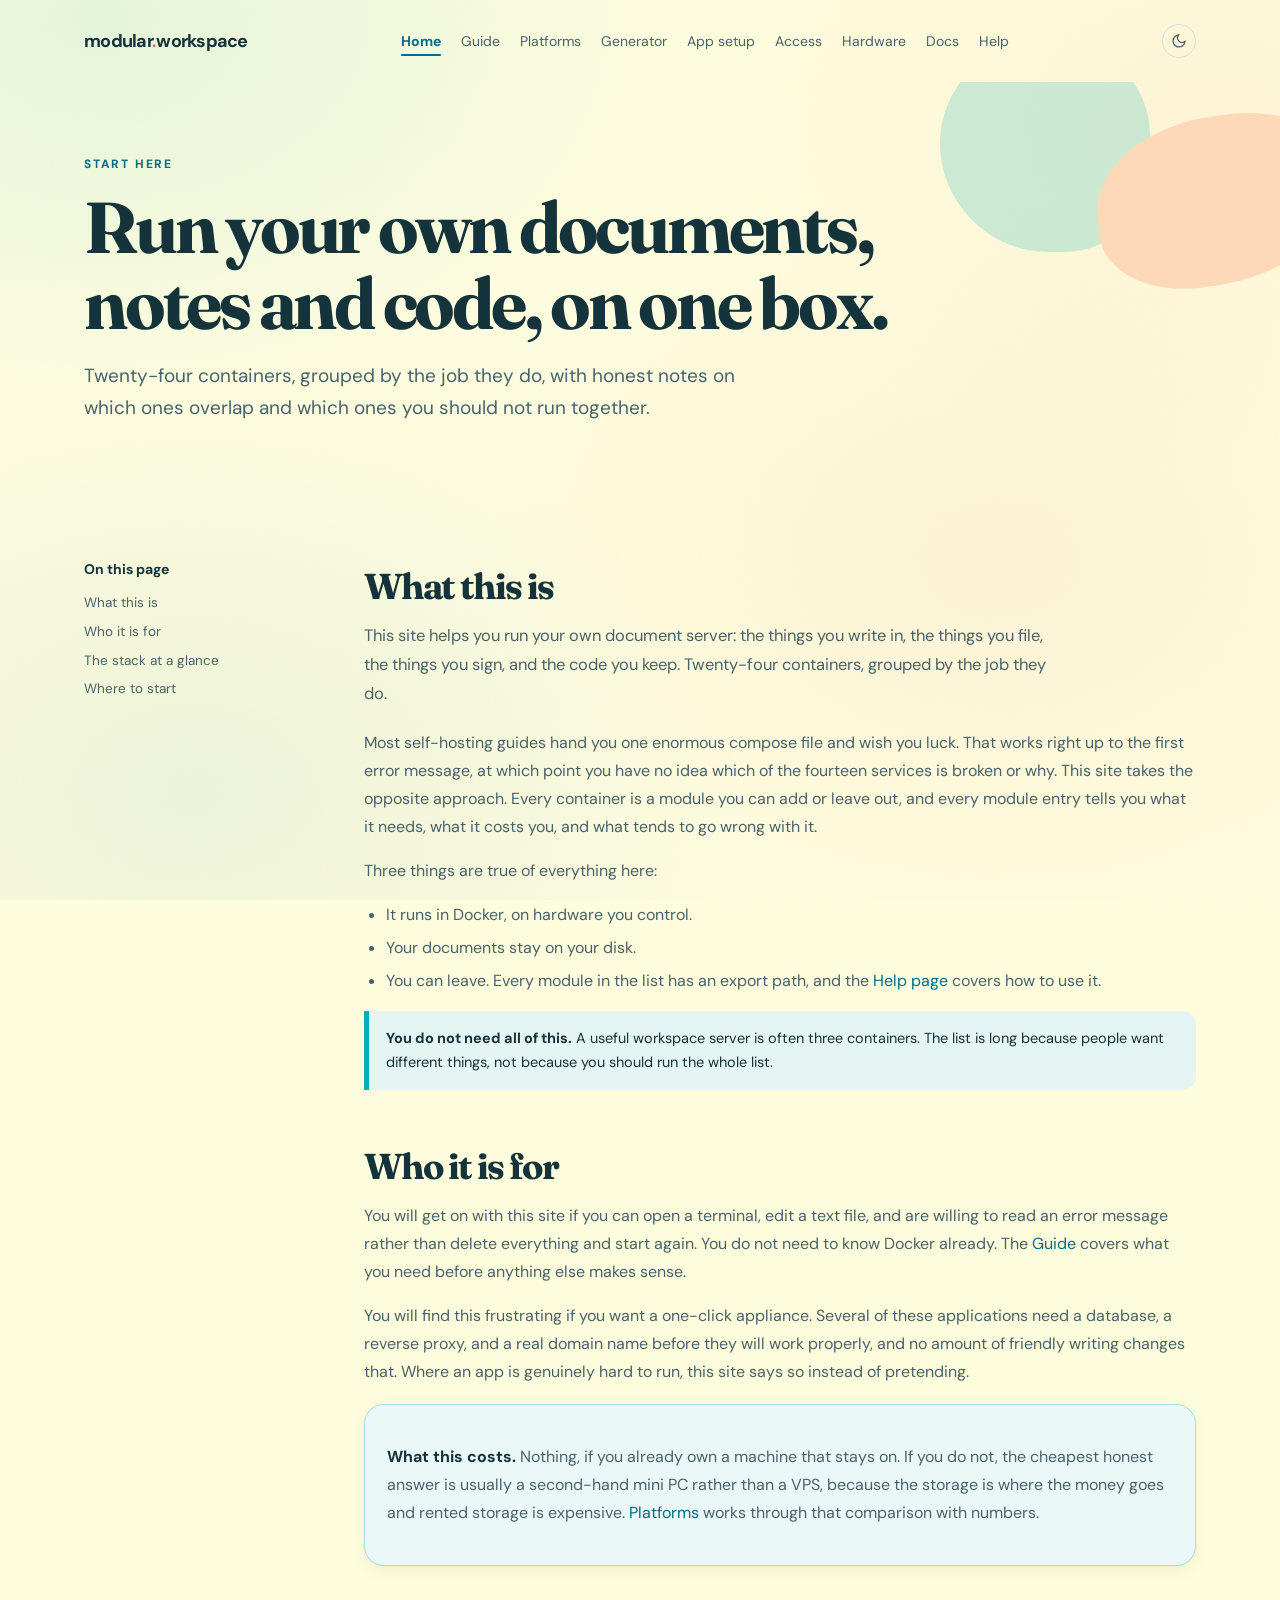
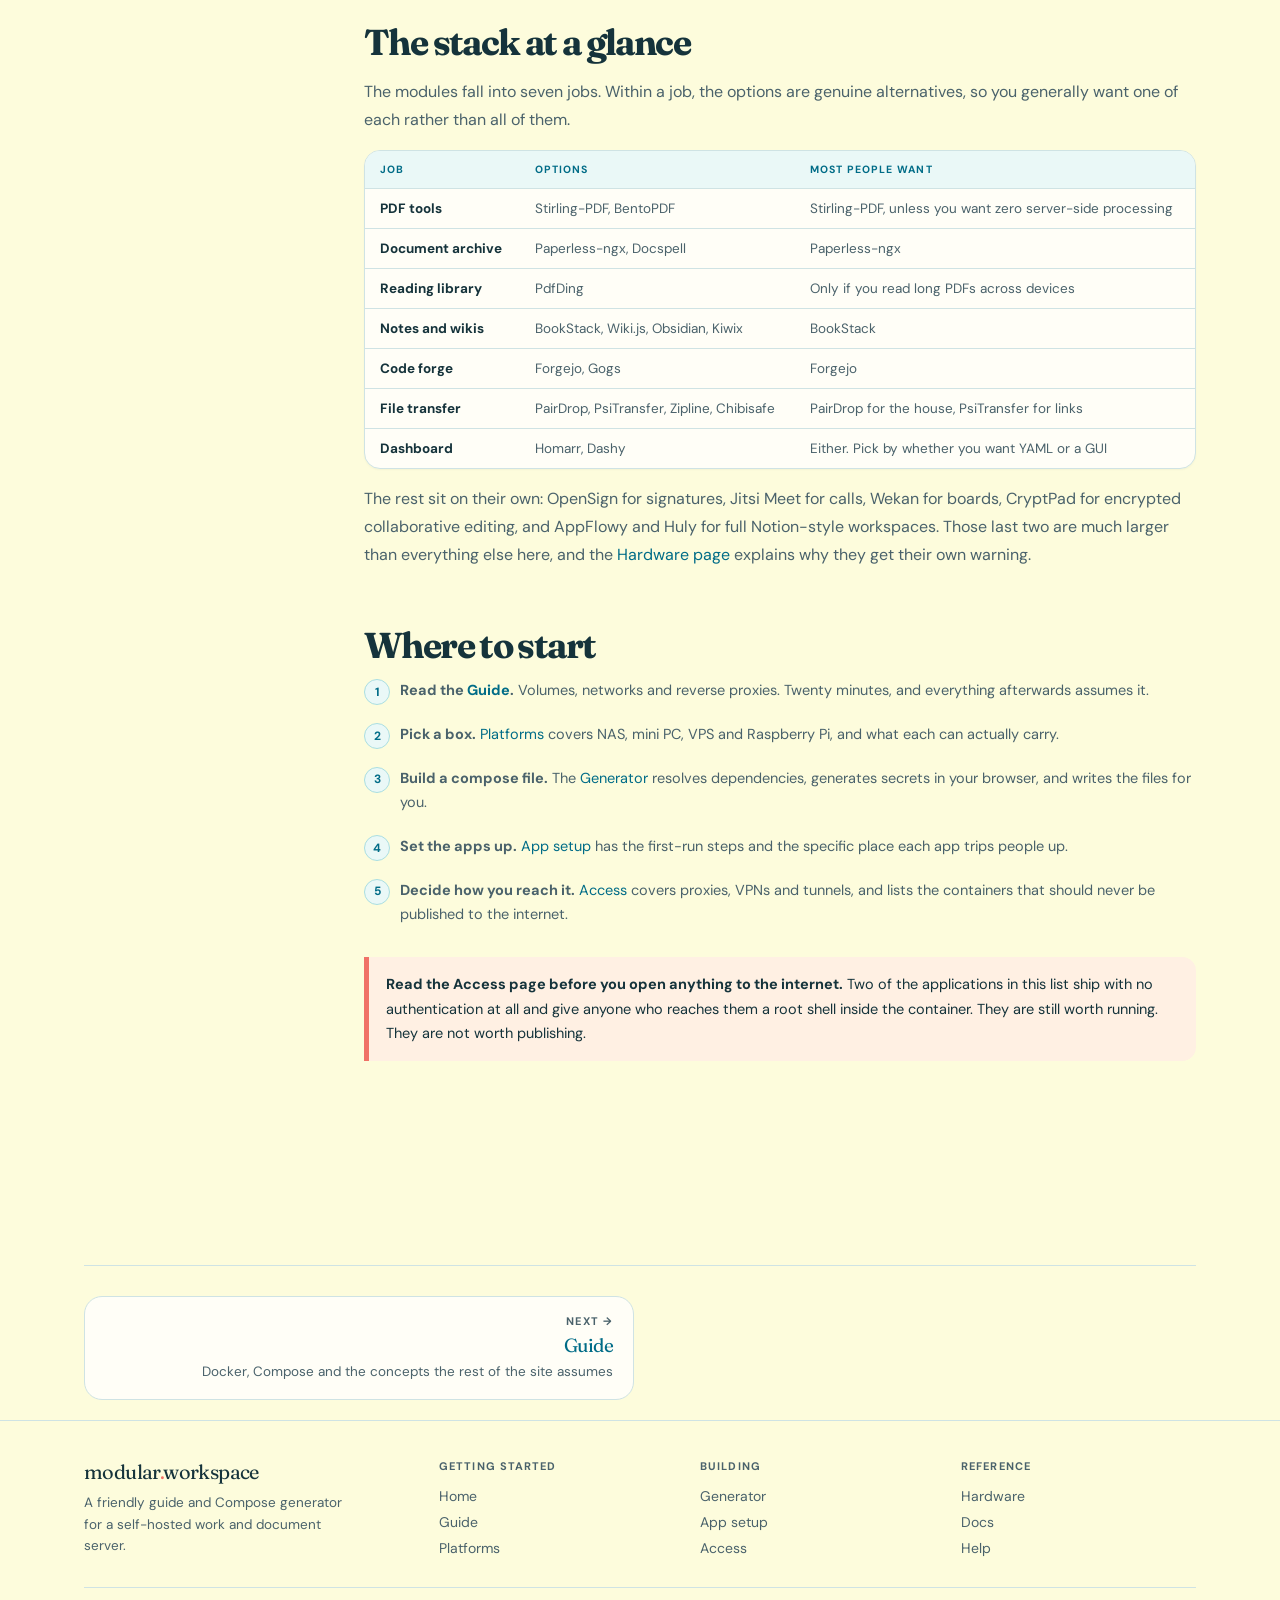
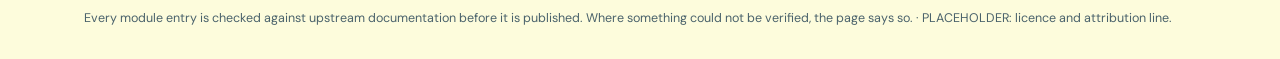
==== index.html @ a7542879 "Add files via upload" ====
<!doctype html>
<html lang="en">
<head>
<meta charset="utf-8"><meta name="viewport" content="width=device-width,initial-scale=1">
<title>Modular Workspace Server · A friendly guide and Compose generator for a self-hosted work and document server</title>
<meta name="description" content="Twenty-four containers, grouped by the job they do, with honest notes on which ones overlap and which ones you should not run together.">
<link rel="canonical" href="https://USER.github.io/REPO/">
<meta property="og:type" content="website">
<meta property="og:site_name" content="Modular Workspace Server">
<meta property="og:title" content="Modular Workspace Server · A friendly guide and Compose generator for a self-hosted work and document server">
<meta property="og:description" content="Twenty-four containers, grouped by the job they do, with honest notes on which ones overlap and which ones you should not run together.">
<meta property="og:url" content="https://USER.github.io/REPO/">
<meta name="twitter:card" content="summary">
<meta name="theme-color" content="#006C87">
<link rel="icon" href="data:image/svg+xml,%3Csvg xmlns='http://www.w3.org/2000/svg' viewBox='0 0 32 32'%3E%3Crect width='32' height='32' rx='8' fill='%23006C87'/%3E%3Ccircle cx='16' cy='16' r='6' fill='%23FDFCDC'/%3E%3Ccircle cx='16' cy='16' r='2.5' fill='%23F07167'/%3E%3C/svg%3E">
<script>
(function(){
  var t;
  try{ t=localStorage.getItem('mws-theme'); }catch(e){}
  if(!t) t = matchMedia('(prefers-color-scheme: dark)').matches ? 'dark' : 'light';
  document.documentElement.setAttribute('data-theme',t);
})();
</script>
<link rel="preconnect" href="https://fonts.googleapis.com">
<link rel="preconnect" href="https://fonts.gstatic.com" crossorigin>
<link rel="stylesheet" href="https://fonts.googleapis.com/css2?family=DM+Sans:wght@400;500;700&family=Fraunces:opsz,wght@9..144,700&display=swap">
<link rel="stylesheet" href="assets/site.css">
</head>
<body>
<a class="skiplink" href="#main">Skip to content</a>
<div class="wrap"><nav><a class="brand" href="index.html">modular<span>.</span>workspace</a><div class="navlinks"><a href="index.html" aria-current="page">Home</a><a href="guide.html">Guide</a><a href="platforms.html">Platforms</a><a href="generator.html">Generator</a><a href="setup.html">App setup</a><a href="access.html">Access</a><a href="hardware.html">Hardware</a><a href="documentation.html">Docs</a><a href="faq.html">Help</a></div><div class="navtools"><button class="themebtn" id="themebtn" aria-label="Switch between light and dark"><svg class="i-moon" viewBox="0 0 24 24"><path d="M21 12.8A9 9 0 1 1 11.2 3a7 7 0 0 0 9.8 9.8z"/></svg><svg class="i-sun" viewBox="0 0 24 24"><circle cx="12" cy="12" r="4"/><path d="M12 2v2M12 20v2M4.9 4.9l1.4 1.4M17.7 17.7l1.4 1.4M2 12h2M20 12h2M4.9 19.1l1.4-1.4M17.7 6.3l1.4-1.4"/></svg></button><button class="navbtn" aria-label="Menu" aria-expanded="false"><span></span><span></span><span></span></button></div></nav></div>
<section class="hero"><div class="wrap"><div class="kicker">Start here</div>
<h1>Run your own documents, notes and code, on one box.</h1>
<p>Twenty-four containers, grouped by the job they do, with honest notes on which ones overlap and which ones you should not run together.</p></div></section>
<div class="wrap"><div class="layout">
<aside class="toc" id="toc">
<strong>On this page</strong>
<a href="#what">What this is</a>
<a href="#who">Who it is for</a>
<a href="#stack">The stack at a glance</a>
<a href="#start">Where to start</a>
</aside>
<main id="main">
<section id="what">
<h2>What this is</h2>

<p class="lead">This site helps you run your own document server: the things
you write in, the things you file, the things you sign, and the code you keep.
Twenty-four containers, grouped by the job they do.</p>

<p>Most self-hosting guides hand you one enormous compose file and wish you
luck. That works right up to the first error message, at which point you have
no idea which of the fourteen services is broken or why. This site takes the
opposite approach. Every container is a module you can add or leave out, and
every module entry tells you what it needs, what it costs you, and what tends
to go wrong with it.</p>

<p>Three things are true of everything here:</p>

<ul>
<li>It runs in Docker, on hardware you control.</li>
<li>Your documents stay on your disk.</li>
<li>You can leave. Every module in the list has an export path, and the
<a href="faq.html#data">Help page</a> covers how to use it.</li>
</ul>

<div class="tip"><strong>You do not need all of this.</strong> A useful
workspace server is often three containers. The list is long because people
want different things, not because you should run the whole list.</div>
</section>

<section id="who">
<h2>Who it is for</h2>

<p>You will get on with this site if you can open a terminal, edit a text
file, and are willing to read an error message rather than delete everything
and start again. You do not need to know Docker already. The
<a href="guide.html">Guide</a> covers what you need before anything else
makes sense.</p>

<p>You will find this frustrating if you want a one-click appliance. Several
of these applications need a database, a reverse proxy, and a real domain
name before they will work properly, and no amount of friendly writing
changes that. Where an app is genuinely hard to run, this site says so
instead of pretending.</p>

<div class="card teal">
<p><strong>What this costs.</strong> Nothing, if you already own a machine
that stays on. If you do not, the cheapest honest answer is usually a
second-hand mini PC rather than a VPS, because the storage is where the money
goes and rented storage is expensive. <a href="platforms.html">Platforms</a>
works through that comparison with numbers.</p>
</div>
</section>

<section id="stack">
<h2>The stack at a glance</h2>

<p>The modules fall into seven jobs. Within a job, the options are genuine
alternatives, so you generally want one of each rather than all of them.</p>

<div class="tbl">
<table>
<thead><tr><th>Job</th><th>Options</th><th>Most people want</th></tr></thead>
<tbody>
<tr><td>PDF tools</td><td>Stirling-PDF, BentoPDF</td><td>Stirling-PDF, unless you want zero server-side processing</td></tr>
<tr><td>Document archive</td><td>Paperless-ngx, Docspell</td><td>Paperless-ngx</td></tr>
<tr><td>Reading library</td><td>PdfDing</td><td>Only if you read long PDFs across devices</td></tr>
<tr><td>Notes and wikis</td><td>BookStack, Wiki.js, Obsidian, Kiwix</td><td>BookStack</td></tr>
<tr><td>Code forge</td><td>Forgejo, Gogs</td><td>Forgejo</td></tr>
<tr><td>File transfer</td><td>PairDrop, PsiTransfer, Zipline, Chibisafe</td><td>PairDrop for the house, PsiTransfer for links</td></tr>
<tr><td>Dashboard</td><td>Homarr, Dashy</td><td>Either. Pick by whether you want YAML or a GUI</td></tr>
</tbody>
</table>
</div>

<p>The rest sit on their own: OpenSign for signatures, Jitsi Meet for calls,
Wekan for boards, CryptPad for encrypted collaborative editing, and AppFlowy
and Huly for full Notion-style workspaces. Those last two are much larger
than everything else here, and the <a href="hardware.html#ram">Hardware
page</a> explains why they get their own warning.</p>
</section>

<section id="start">
<h2>Where to start</h2>

<ol class="steps">
<li><strong>Read the <a href="guide.html">Guide</a>.</strong> Volumes,
networks and reverse proxies. Twenty minutes, and everything afterwards
assumes it.</li>
<li><strong>Pick a box.</strong> <a href="platforms.html">Platforms</a>
covers NAS, mini PC, VPS and Raspberry Pi, and what each can actually
carry.</li>
<li><strong>Build a compose file.</strong> The
<a href="generator.html">Generator</a> resolves dependencies, generates
secrets in your browser, and writes the files for you.</li>
<li><strong>Set the apps up.</strong> <a href="setup.html">App setup</a> has
the first-run steps and the specific place each app trips people up.</li>
<li><strong>Decide how you reach it.</strong> <a href="access.html">Access</a>
covers proxies, VPNs and tunnels, and lists the containers that should never
be published to the internet.</li>
</ol>

<div class="warning"><strong>Read the Access page before you open anything to
the internet.</strong> Two of the applications in this list ship with no
authentication at all and give anyone who reaches them a root shell inside
the container. They are still worth running. They are not worth publishing.
</div>
</section>

</main>
</div></div>
<div class="wrap"><div class="pager">

<a class="next" href="guide.html"><span class="dir">Next →</span><span class="ttl">Guide</span><span class="sub">Docker, Compose and the concepts the rest of the site assumes</span></a>
</div></div>
<footer class="sitefoot"><div class="wrap">
<div class="footgrid">
<div class="footbrand"><div class="fb">modular<span style="color:var(--coral)">.</span>workspace</div>
<p>A friendly guide and Compose generator for a self-hosted work and document server.</p></div>
<div class="footcol"><b>Getting started</b><a href="index.html">Home</a><a href="guide.html">Guide</a><a href="platforms.html">Platforms</a></div>
<div class="footcol"><b>Building</b><a href="generator.html">Generator</a><a href="setup.html">App setup</a><a href="access.html">Access</a></div>
<div class="footcol"><b>Reference</b><a href="hardware.html">Hardware</a><a href="documentation.html">Docs</a><a href="faq.html">Help</a></div>
</div>
<div class="footbase">Every module entry is checked against upstream documentation before it is published. Where something could not be verified, the page says so. · PLACEHOLDER: licence and attribution line.</div>
</div></footer>
<script src="assets/site.js"></script>
</body></html>
---- assets/site.css ----
:root{--on-accent:#FDFCDC;--accent-fg:#FDFCDC;--surface:#fffef7;--tint-teal:#eaf8f7;--tint-peach:#fff6ee;--tint-soft:#f5fbfa;
  --warn-bg:#fff0e3;--tip-bg:#e4f5f4;--line-teal:#a9dde0;--line-peach:#f4d3b6;
  --code-fg:#0e5a63;--code-bg:#15333b;--code-txt:#fdfcdc;--code-cm:#8fb3ae;
  --pill-teal-bg:#d3f0ef;--pill-coral-bg:#ffe0dc;--pill-peach-bg:#FED9B7;--pill-peach-fg:#744b32;--pill-coral-fg:#96382f;
  --ok:#2d785a;--bad:#b0463c;--warnfg:#905f28;--blue-hover:#005b73;
  --shadow:rgba(21,51,59,.045);--blob-a:var(--peach);--blob-b:rgba(0,175,185,.20);
  --blue:#006C87;--teal:#00AFB9;--cream:#FDFCDC;--peach:#FED9B7;--coral:#F07167;--ink:#15333b;--muted:#4a626b;--white:#fffef7;--line:#cfe3e4}
*{box-sizing:border-box}html{scroll-behavior:smooth}
body{margin:0;color:var(--ink);font-family:"DM Sans",sans-serif;
  background-color:var(--cream);
  background-image:
    url("data:image/svg+xml,%3Csvg xmlns='http://www.w3.org/2000/svg' width='220' height='220'%3E%3Cfilter id='g'%3E%3CfeTurbulence type='fractalNoise' baseFrequency='0.85' numOctaves='4' stitchTiles='stitch'/%3E%3C/filter%3E%3Crect width='220' height='220' filter='url(%23g)' opacity='0.5'/%3E%3C/svg%3E"),
    radial-gradient(ellipse 900px 620px at 8% 2%,rgba(0,175,185,.10),transparent 62%),
    radial-gradient(ellipse 760px 540px at 95% 14%,rgba(254,217,183,.26),transparent 64%),
    radial-gradient(ellipse 820px 600px at 78% 62%,rgba(240,113,103,.08),transparent 62%),
    radial-gradient(ellipse 900px 640px at 15% 88%,rgba(0,108,135,.07),transparent 62%);
  background-repeat:repeat,no-repeat,no-repeat,no-repeat,no-repeat;
  background-size:220px 220px,auto,auto,auto,auto;
  background-attachment:fixed;background-blend-mode:soft-light,normal,normal,normal,normal}
a{color:var(--blue);text-decoration:none}a:hover{color:var(--coral);text-decoration:underline}
.wrap{max-width:1160px;margin:auto;padding:0 24px}
nav{height:82px;display:flex;align-items:center;justify-content:space-between;position:relative}
.brand{font-weight:700;font-size:18px;letter-spacing:-.04em;color:var(--ink)}.brand span{color:var(--coral)}
.navlinks{display:flex;gap:20px;color:var(--muted);font-size:14px}.navlinks a{color:var(--muted)}.navlinks a:hover{color:var(--blue)}
.navbtn{display:none;background:none;border:1px solid var(--line);border-radius:10px;padding:8px 11px;cursor:pointer;font:inherit;color:var(--ink);line-height:1}
.navbtn span{display:block;width:17px;height:2px;background:var(--ink);border-radius:2px;margin:3px 0;transition:.2s}
h1,h2,h3{font-family:Fraunces,serif;letter-spacing:-.045em;line-height:1.05}
.hero{padding:74px 0 50px;position:relative;overflow:hidden;--hero2:rgba(0,175,185,.20)}
.hero:after{content:"";position:absolute;width:250px;height:168px;background:var(--peach);border-radius:54% 46% 60% 40%;right:-66px;top:34px;transform:rotate(-8deg);z-index:-1}
.hero:before{content:"";position:absolute;width:210px;height:210px;border-radius:52% 48% 44% 56%;background:var(--hero2);right:130px;top:-40px;z-index:-2}
.kicker{text-transform:uppercase;letter-spacing:.15em;font-size:12px;font-weight:700;color:var(--blue)}
h1{font-size:clamp(44px,7vw,72px);max-width:840px;margin:18px 0}
.hero p{font-size:19px;line-height:1.7;color:var(--muted);max-width:700px}
p,li{color:var(--muted);line-height:1.75}ul,ol{padding-left:22px}li{margin-bottom:5px}
code{font-family:ui-monospace,SFMono-Regular,Menlo,monospace;font-size:.87em;background:var(--tint-teal);padding:2px 6px;border-radius:6px;color:var(--code-fg);word-break:break-word}
pre{background:#15333b;color:#fdfcdc;padding:17px;border-radius:14px;overflow:auto;line-height:1.7;font-size:12.5px;font-family:ui-monospace,SFMono-Regular,Menlo,monospace;margin:14px 0}
pre .cm{color:#8fb3ae}pre .hl{color:var(--peach)}
.layout{display:grid;grid-template-columns:230px minmax(0,1fr);gap:50px;padding:8px 0 90px}
.toc{position:sticky;top:22px;height:max-content;max-height:calc(100vh - 44px);overflow:auto}
.toc strong{display:block;margin-bottom:11px;font-size:14px;color:var(--ink)}
.toc a{display:block;padding:5px 0;color:var(--muted);font-size:13.5px;line-height:1.4}
.toc a:hover{color:var(--blue)}.toc a.on{color:var(--blue);font-weight:700}
.toc hr{border:0;border-top:1px solid var(--line);margin:12px 0}
section{scroll-margin-top:22px;margin-bottom:58px}
h2{font-size:36px;margin:8px 0 14px}h3{font-size:23px;margin:32px 0 10px}
h4{font-family:"DM Sans";font-size:16px;font-weight:700;letter-spacing:-.02em;color:var(--ink);margin:22px 0 7px}
.lead{font-size:16.5px;color:var(--muted);line-height:1.75;max-width:690px;margin-bottom:20px}
.card{background:var(--white);border:1px solid var(--line);border-radius:20px;padding:22px;margin:18px 0;box-shadow:0 1px 2px rgba(21,51,59,.04),0 6px 18px rgba(21,51,59,.045)}
.card.teal{background:var(--tint-teal);border-color:var(--line-teal)}.card.peach{background:var(--tint-peach);border-color:var(--line-peach)}
.card strong{color:var(--ink)}
.warning{border-left:5px solid var(--coral);background:var(--warn-bg);padding:15px 17px;border-radius:0 14px 14px 0;margin:16px 0;font-size:14.5px;line-height:1.7}
.tip{border-left:5px solid var(--teal);background:var(--tip-bg);padding:15px 17px;border-radius:0 14px 14px 0;margin:16px 0;font-size:14.5px;line-height:1.7}
.warning strong,.tip strong{color:var(--ink)}
.tbl{background:var(--white);border:1px solid var(--line);border-radius:16px;overflow:hidden;margin:16px 0;box-shadow:0 1px 2px rgba(21,51,59,.04)}
.tbl table{width:100%;border-collapse:collapse;font-size:13.5px}
.tbl th{text-align:left;padding:12px 15px;font-size:10.5px;text-transform:uppercase;letter-spacing:.1em;color:var(--blue);background:var(--tint-teal);font-weight:700}
.tbl td{padding:11px 15px;border-top:1px solid var(--line);color:var(--muted);vertical-align:top}
.tbl td:first-child{font-weight:700;color:var(--ink);white-space:nowrap}
.yes{color:var(--ok);font-weight:700}.no{color:var(--bad);font-weight:700}.part{color:var(--warnfg);font-weight:700}
details.app{background:var(--white);border:1px solid var(--line);border-radius:18px;margin-bottom:10px;overflow:hidden;box-shadow:0 1px 2px rgba(21,51,59,.04),0 6px 18px rgba(21,51,59,.04)}
details.app[open]{border-color:var(--line-teal)}
details.app summary{cursor:pointer;padding:17px 46px 17px 20px;list-style:none;position:relative;display:flex;align-items:baseline;gap:11px;flex-wrap:wrap}
details.app summary::-webkit-details-marker{display:none}
details.app summary:after{content:"";position:absolute;right:20px;top:23px;width:8px;height:8px;border-right:2px solid var(--muted);border-bottom:2px solid var(--muted);transform:rotate(45deg);transition:.2s}
details.app[open] summary:after{transform:rotate(-135deg);top:26px}
details.app summary b{font-size:17px;letter-spacing:-.02em;color:var(--ink)}
details.app summary .d{font-size:13.5px;color:var(--muted);flex:1;min-width:170px}
.pill{display:inline-block;font-size:10px;font-weight:700;padding:3px 8px;border-radius:999px;text-transform:uppercase;letter-spacing:.06em}
.pill.first{background:var(--pill-teal-bg);color:var(--code-fg)}.pill.after{background:var(--pill-peach-bg);color:var(--pill-peach-fg)}
.abody{padding:0 20px 20px;border-top:1px solid var(--line);padding-top:16px}
.abody p,.abody li{font-size:14.5px}
.steps{counter-reset:st;list-style:none;padding:0;margin:14px 0}
.steps>li{counter-increment:st;position:relative;padding:0 0 14px 36px;font-size:14.5px;line-height:1.7}
.steps>li:before{content:counter(st);position:absolute;left:0;top:1px;width:24px;height:24px;border-radius:50%;background:var(--tint-teal);border:1px solid var(--line-teal);color:var(--blue);font-size:12px;font-weight:700;display:grid;place-items:center}
.steps ul{margin:7px 0 0}
.fields{background:var(--tint-soft);border:1px solid var(--line);border-radius:13px;padding:5px 16px;margin:12px 0}
.fields dl{margin:0;display:grid;grid-template-columns:minmax(130px,auto) 1fr;gap:0 14px}
.fields dt{font-weight:700;color:var(--ink);font-size:13.5px;padding:8px 0;border-bottom:1px solid #e2eeed}
.fields dd{margin:0;font-size:13.5px;color:var(--muted);padding:8px 0;border-bottom:1px solid #e2eeed}
.fields dl>dt:last-of-type,.fields dl>dd:last-of-type{border-bottom:0}
.btn{display:inline-block;border-radius:999px;padding:12px 20px;font-weight:700;font-size:14.5px;background:var(--blue);color:#fff}
.btn:hover{background:var(--blue-hover);color:#fff;text-decoration:none}
.btn.ghost{background:transparent;border:1px solid var(--line);color:var(--ink)}
.btn.ghost:hover{border-color:var(--teal);color:var(--blue);background:transparent}
footer{border-top:1px solid var(--line);padding:25px 0;color:var(--muted);font-size:13px}
@media(max-width:900px){
.navbtn{display:block}
.navlinks{display:none;position:absolute;top:66px;right:0;left:0;background:var(--white);border:1px solid var(--line);border-radius:16px;flex-direction:column;gap:0;padding:8px;z-index:60;box-shadow:0 10px 30px rgba(21,51,59,.09)}
.navopen .navlinks{display:flex}
.navlinks a{padding:11px 13px;border-radius:10px;font-size:15px}
.layout{grid-template-columns:1fr;gap:0}.toc{position:static;max-height:none;margin-bottom:32px}
h2{font-size:29px}.hero:before{display:none}
.fields dl{grid-template-columns:1fr}
.fields dt{border-bottom:0;padding-bottom:0}
}
@media(max-width:520px){.tbl{overflow-x:auto}}
@media print{body{background-image:none}}

/* ── dark theme ─────────────────────────────────────────────────────
   Same hues, inverted. Every pairing here clears WCAG AA.            */
html[data-theme="dark"]{
  --cream:#0d1a1f;--ink:#eef7f5;--muted:#c3d6d9;--white:#132a31;--surface:#132a31;
  --line:#23434c;--blue:#6ec9d6;--blue-hover:#8fdae5;--teal:#00AFB9;--accent-fg:#07222a;
  --tint-teal:#12313a;--tint-peach:#2e2118;--tint-soft:#102a31;
  --warn-bg:#33201c;--tip-bg:#12313a;--line-teal:#2c5560;--line-peach:#4a3526;
  --code-fg:#8fdae5;--code-bg:#08151a;--code-txt:#dfeef0;--code-cm:#7fa8a4;
  --pill-teal-bg:#164048;--pill-coral-bg:#43231f;--pill-peach-bg:#4a3526;--pill-peach-fg:#e8c09a;--pill-coral-fg:#f6a89f;
  --ok:#6cc79b;--bad:#f2857a;--warnfg:#e0b06a;
  --shadow:rgba(0,0,0,.30);--blob-a:rgba(254,217,183,.13);--blob-b:rgba(0,175,185,.10);
  color-scheme:dark;
}
html[data-theme="dark"] body{
  background-image:
    url("data:image/svg+xml,%3Csvg xmlns='http://www.w3.org/2000/svg' width='220' height='220'%3E%3Cfilter id='g'%3E%3CfeTurbulence type='fractalNoise' baseFrequency='0.85' numOctaves='4' stitchTiles='stitch'/%3E%3C/filter%3E%3Crect width='220' height='220' filter='url(%23g)' opacity='0.32'/%3E%3C/svg%3E"),
    radial-gradient(ellipse 900px 620px at 8% 2%,rgba(0,175,185,.09),transparent 62%),
    radial-gradient(ellipse 760px 540px at 95% 14%,rgba(254,217,183,.07),transparent 64%),
    radial-gradient(ellipse 820px 600px at 78% 62%,rgba(240,113,103,.06),transparent 62%),
    radial-gradient(ellipse 900px 640px at 15% 88%,rgba(110,201,214,.06),transparent 62%);
  background-blend-mode:overlay,normal,normal,normal,normal;
}
html[data-theme="dark"] .hero:after{background:var(--blob-a)}
html[data-theme="dark"] .hero:before{background:var(--blob-b)}
html[data-theme="dark"] .generator{background:#0f2830}
html[data-theme="dark"] .btn{background:var(--blue);color:#08151a}
html[data-theme="dark"] .btn:hover{background:var(--blue-hover);color:#08151a}
html[data-theme="dark"] .generator .btn{background:var(--blue);color:#08151a}
html[data-theme="dark"] pre{border:1px solid var(--line)}
html[data-theme="dark"] img{opacity:.92}

/* ── shared chrome ──────────────────────────────────────────────────── */
.navlinks a[aria-current="page"]{color:var(--blue);font-weight:700;position:relative}
.navlinks a[aria-current="page"]:after{content:"";position:absolute;left:0;right:0;bottom:-6px;height:2px;background:var(--blue);border-radius:2px}
.navtools{display:flex;align-items:center;gap:10px}
.themebtn{background:none;border:1px solid var(--line);border-radius:999px;width:34px;height:34px;
  cursor:pointer;color:var(--muted);display:grid;place-items:center;padding:0;flex-shrink:0;transition:.15s}
.themebtn:hover{border-color:var(--teal);color:var(--blue)}
.themebtn svg{width:16px;height:16px;fill:none;stroke:currentColor;stroke-width:1.9;stroke-linecap:round}
html[data-theme="dark"] .themebtn .i-sun{display:block}
html[data-theme="dark"] .themebtn .i-moon{display:none}
.themebtn .i-sun{display:none}
.themebtn .i-moon{display:block}

/* next / previous pager */
.pager{display:grid;gap:12px;margin:56px 0 10px;padding-top:30px;border-top:1px solid var(--line)}
@media(min-width:760px){.pager{grid-template-columns:1fr 1fr}}
.pager a{display:block;background:var(--surface);border:1px solid var(--line);border-radius:18px;
  padding:17px 20px;text-decoration:none;transition:.15s}
.pager a:hover{border-color:var(--teal);transform:translateY(-1px);text-decoration:none}
.pager .dir{font-size:11px;font-weight:700;text-transform:uppercase;letter-spacing:.1em;color:var(--muted);display:block;margin-bottom:5px}
.pager .ttl{font-family:Fraunces,serif;font-size:19px;letter-spacing:-.03em;color:var(--blue);display:block;margin-bottom:3px}
.pager .sub{font-size:13.5px;color:var(--muted);line-height:1.5}
.pager .prev{text-align:left}
@media(min-width:760px){.pager .next{text-align:right}}

/* site footer */
.sitefoot{border-top:1px solid var(--line);margin-top:20px;padding:38px 0 30px}
.footgrid{display:grid;gap:26px;margin-bottom:26px}
@media(min-width:720px){.footgrid{grid-template-columns:1.4fr 1fr 1fr 1fr}}
.footbrand .fb{font-family:Fraunces,serif;font-size:20px;letter-spacing:-.03em;color:var(--ink)}
.footbrand p{font-size:13.5px;margin:8px 0 0;max-width:270px;line-height:1.6}
.footcol b{display:block;font-size:11px;text-transform:uppercase;letter-spacing:.1em;color:var(--muted);margin-bottom:10px}
.footcol a{display:block;font-size:14px;padding:4px 0;color:var(--muted)}
.footcol a:hover{color:var(--blue)}
.footbase{border-top:1px solid var(--line);padding-top:20px;font-size:12.5px;color:var(--muted);line-height:1.7}

/* The theme toggle now sits beside the menu button, so the dropdown must
   clear both and the tools row must stay visible on small screens. */
@media(max-width:900px){
  .navtools{gap:8px}
  .navlinks{top:70px}
  .navlinks a[aria-current="page"]:after{display:none}
  .navlinks a[aria-current="page"]{background:var(--tint-teal)}
}

/* surfaces that were still hardcoded light */
html[data-theme="dark"] details.qa[open]{background:#16333b}
html[data-theme="dark"] .tbl tr:nth-child(even) td{background:rgba(255,255,255,.022)}
html[data-theme="dark"] pre{background:var(--code-bg)}
html[data-theme="dark"] .sbox:before{border-color:var(--muted)}
html[data-theme="dark"] .sbox:after{background:var(--muted)}
html[data-theme="dark"] .genout{background:#08151a}
html[data-theme="dark"] .outwrap,html[data-theme="dark"] .outbar{background:#08151a}
html[data-theme="dark"] .outbar{border-bottom:1px solid var(--line)}
html[data-theme="dark"] .qs-step pre,html[data-theme="dark"] .dcard pre,
html[data-theme="dark"] .stp pre{background:var(--code-bg)}
html[data-theme="dark"] .chip.on,html[data-theme="dark"] .stepbtn.on,
html[data-theme="dark"] .pbtn.on{color:#08151a}
html[data-theme="dark"] .qs-step:before,html[data-theme="dark"] .stp:before{color:#08151a}
html[data-theme="dark"] .steps>li:before{background:var(--tint-teal);color:var(--blue);border-color:var(--line-teal)}
html[data-theme="dark"] .dbadge{color:#08151a}
html[data-theme="dark"] .secretval{background:var(--tint-teal);color:var(--ink)}
html[data-theme="dark"] .util,html[data-theme="dark"] .mod,html[data-theme="dark"] .opt,
html[data-theme="dark"] .pick,html[data-theme="dark"] .price,html[data-theme="dark"] .prov,
html[data-theme="dark"] .aidcard,html[data-theme="dark"] .mini,html[data-theme="dark"] .dcard,
html[data-theme="dark"] details.app,html[data-theme="dark"] details.m,
html[data-theme="dark"] .side,html[data-theme="dark"] .qs-done,
html[data-theme="dark"] .qs-need,html[data-theme="dark"] .spec div,
html[data-theme="dark"] .fields,html[data-theme="dark"] .flow span,
html[data-theme="dark"] .stacklist li{background:var(--surface);border-color:var(--line)}
html[data-theme="dark"] .mod.on,html[data-theme="dark"] .tg.on,
html[data-theme="dark"] .qs-next a,html[data-theme="dark"] .aidcard.teal,
html[data-theme="dark"] .dcard-lead{background:var(--tint-teal);border-color:var(--line-teal)}
html[data-theme="dark"] .mod.auto,html[data-theme="dark"] .dcard:nth-child(3){background:var(--tint-peach);border-color:var(--line-peach)}
html[data-theme="dark"] .cyc>.card:nth-of-type(3n+2){background:var(--tint-teal);border-color:var(--line-teal)}
html[data-theme="dark"] .cyc>.card:nth-of-type(3n){background:var(--tint-peach);border-color:var(--line-peach)}
html[data-theme="dark"] .genfacts div{background:rgba(255,255,255,.07);border-color:rgba(255,255,255,.13)}
html[data-theme="dark"] .head{background:var(--tint-teal);border-color:var(--line-teal)}

/* Pills keep a fixed light background, so their dark-mode surface must be
   set explicitly or the label becomes invisible against it. */
html[data-theme="dark"] .tag,
html[data-theme="dark"] .pill,
html[data-theme="dark"] .pill.mod,
html[data-theme="dark"] .pill.after,
html[data-theme="dark"] .v-ok,
html[data-theme="dark"] .vi.warn,
html[data-theme="dark"] .mod .flag.auto,
html[data-theme="dark"] .hw-badge{
  background:#4a3526;color:#f0cfa8;border-color:#5d452f}
html[data-theme="dark"] .pill.easy,
html[data-theme="dark"] .pill.first,
html[data-theme="dark"] .pill.teal,
html[data-theme="dark"] .v-best,
html[data-theme="dark"] .t-cyan{background:#164048;color:#9fe0e6}
html[data-theme="dark"] .pill.adv,
html[data-theme="dark"] .pill.w,
html[data-theme="dark"] .v-meh,
html[data-theme="dark"] .mod .flag,
html[data-theme="dark"] .tag.w{background:#43231f;color:#f8b4ab}
html[data-theme="dark"] .stepbtn .n{background:#164048;color:#9fe0e6}
html[data-theme="dark"] .stepbtn.on .n{background:rgba(0,0,0,.28);color:#08151a}
html[data-theme="dark"] .dsteps li:before{background:var(--surface);color:var(--blue);border-color:var(--line-teal)}

/* ── keyboard and motion ────────────────────────────────────────────
   Visible focus everywhere: the generator, the collapsible steps and
   the FAQ search are all keyboard-operable and were previously
   impossible to navigate by sight.                                    */
:focus-visible{outline:3px solid var(--blue);outline-offset:3px;border-radius:4px}
a:focus-visible,button:focus-visible,summary:focus-visible,
input:focus-visible,select:focus-visible,details:focus-visible{outline:3px solid var(--blue);outline-offset:3px}
html[data-theme="dark"] :focus-visible{outline-color:var(--blue)}
/* Older browsers without :focus-visible still get something */
a:focus,button:focus,summary:focus{outline:2px solid var(--blue);outline-offset:2px}
a:focus:not(:focus-visible),button:focus:not(:focus-visible),summary:focus:not(:focus-visible){outline:none}

.skiplink{position:absolute;left:-9999px;top:0;z-index:999;background:var(--blue);color:#fff;
  padding:12px 18px;border-radius:0 0 12px 0;font-weight:700;font-size:15px}
.skiplink:focus{left:0;text-decoration:none;color:#fff}
html[data-theme="dark"] .skiplink{color:#08151a}

@media(prefers-reduced-motion:reduce){
  *,*:before,*:after{animation-duration:.01ms!important;animation-iteration-count:1!important;
    transition-duration:.01ms!important;scroll-behavior:auto!important}
  .pager a:hover,.util:hover,.qs-next a:hover{transform:none}
}

/* ── large displays ─────────────────────────────────────────────────
   The 1160px cap uses only 30% of a 4K screen. Widen in steps and lift
   the base size a little, so the page fills the space without prose
   lines growing past a comfortable reading measure.                   */
@media(min-width:1500px){
  .wrap{max-width:1320px}
  html{font-size:17px}
}
@media(min-width:2000px){
  .wrap{max-width:1680px}
  html{font-size:18px}
  .hero{padding-top:96px;padding-bottom:74px}
}
@media(min-width:2800px){
  .wrap{max-width:2040px}
  html{font-size:20px}
}
/* Prose stays readable even as the container grows — long measures are
   harder to read, so text blocks keep their own ceiling. */
@media(min-width:1500px){
  .lead,.hero p,.pd,.qs-step p,.abody p,.mbody p{max-width:78ch}
  .toc{width:230px}
}
/* Wider containers can afford more columns. */
@media(min-width:1900px){
  .mods{grid-template-columns:repeat(3,1fr)}
  .util-grid{grid-template-columns:repeat(4,1fr)}
  .prices{grid-template-columns:repeat(3,1fr)}
  .chelp-grid{grid-template-columns:repeat(4,1fr)}
  .qs-next{grid-template-columns:repeat(3,1fr)}
}

/* ---------- compose generator ---------- */
.gen-presets{display:flex;flex-wrap:wrap;gap:8px;align-items:center;margin:14px 0}
.gen-lab{font-size:12.5px;color:var(--muted)}
.gen-btn{font:inherit;font-size:13px;font-weight:500;padding:7px 13px;border-radius:10px;
  border:1px solid var(--line);background:var(--white);color:var(--ink);cursor:pointer}
.gen-btn:hover{border-color:var(--blue);color:var(--blue)}
.gen-primary{background:var(--blue);color:var(--accent-fg);border-color:var(--blue)}
.gen-primary:hover{background:var(--blue-hover);color:var(--accent-fg);border-color:var(--blue-hover)}
.gen-grid{display:grid;grid-template-columns:1fr;gap:10px;margin:10px 0 20px}
@media(min-width:760px){.gen-grid{grid-template-columns:1fr 1fr}}
.gen-mod,.gen-opt{display:flex;gap:11px;align-items:flex-start;padding:13px 15px;border:1px solid var(--line);
  border-radius:14px;background:var(--white);cursor:pointer;margin:0 0 10px}
.gen-mod.on,.gen-opt.on{border-color:var(--blue);background:var(--tint-teal)}
.gen-mod input,.gen-opt input{margin-top:3px;flex:none}
.gen-modbody,.gen-opt>div{min-width:0}
.gen-modhead{display:flex;gap:7px;align-items:center;flex-wrap:wrap}
.gen-mod p,.gen-opt p{margin:3px 0 0;font-size:13px;color:var(--muted)}
.gen-field{margin:0 0 13px}
.gen-field label{display:block;font-size:13px;font-weight:500;margin-bottom:5px;color:var(--ink)}
.gen-field input{font:inherit;font-size:14px;width:100%;max-width:440px;padding:9px 12px;
  border:1px solid var(--line);border-radius:10px;background:var(--white);color:var(--ink)}
.gen-field input:focus-visible{outline:2px solid var(--blue);outline-offset:1px}
.gen-note{font-size:13px;color:var(--muted);margin:8px 0}
.gen-secret{display:flex;gap:11px;align-items:center;flex-wrap:wrap;padding:10px 13px;
  border:1px solid var(--line);border-radius:12px;background:var(--white);margin:0 0 8px}
.gen-skey{font-size:12.5px;color:var(--muted);flex:1 1 220px;min-width:0}
.gen-sval{font-size:12.5px;word-break:break-all;flex:1 1 200px}
.gen-tabs{display:flex;flex-wrap:wrap;gap:6px;margin:12px 0}
.gen-tab{font:inherit;font-size:12.5px;padding:6px 11px;border-radius:9px;border:1px solid var(--line);
  background:var(--white);color:var(--muted);cursor:pointer}
.gen-tab.on{background:var(--tint-teal);border-color:var(--blue);color:var(--code-fg);font-weight:500}
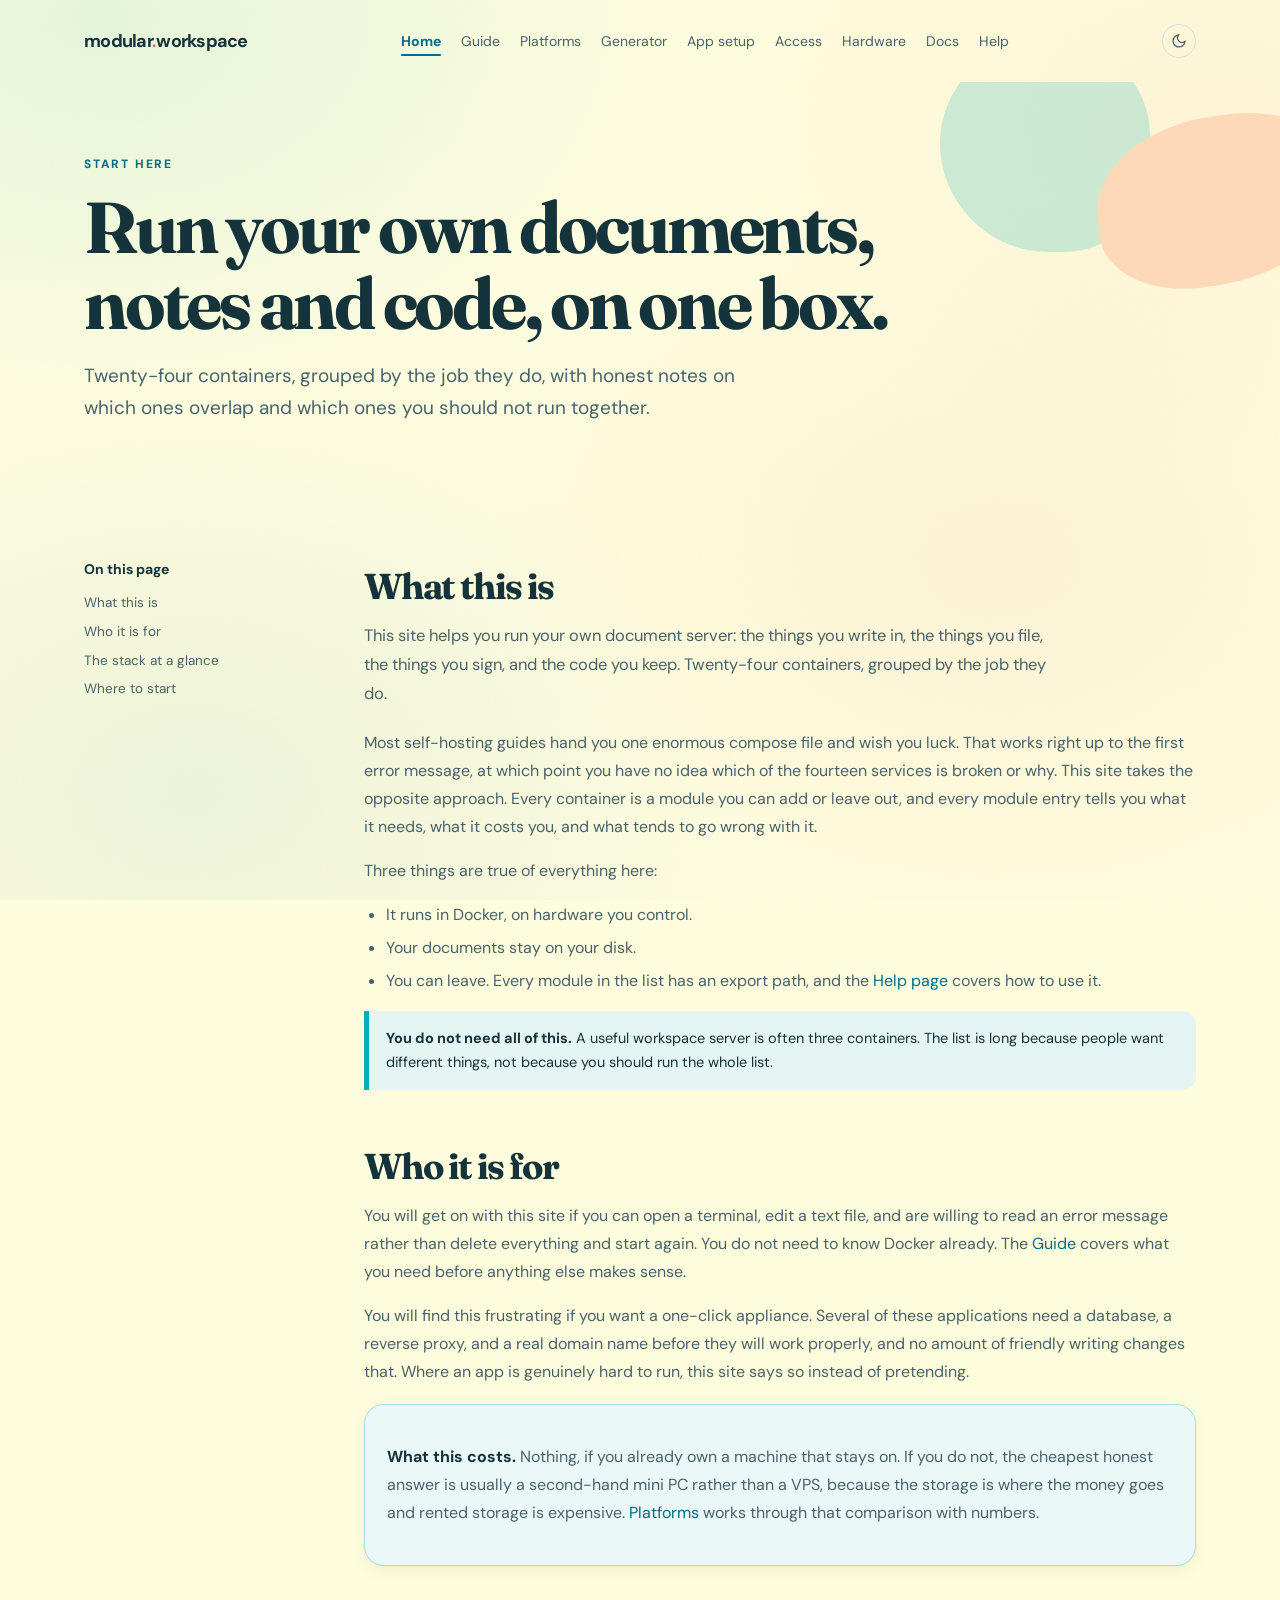
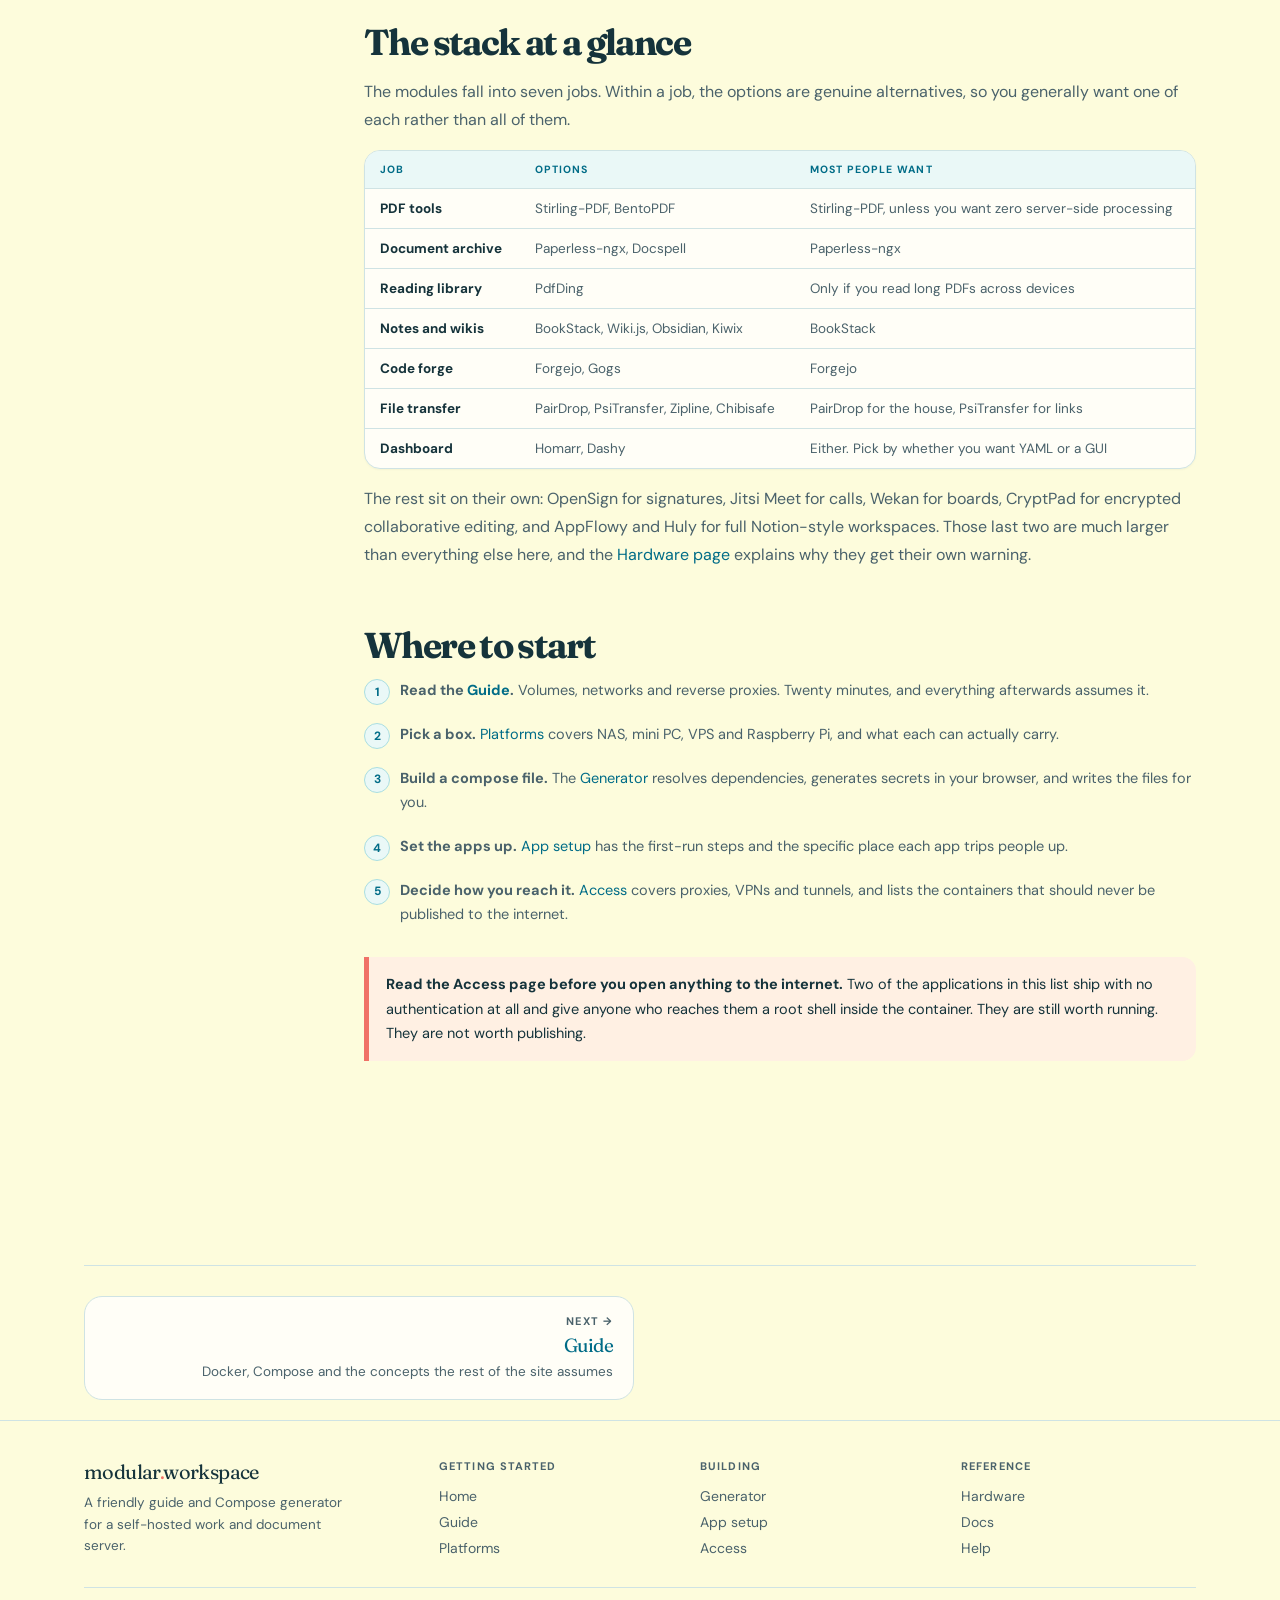
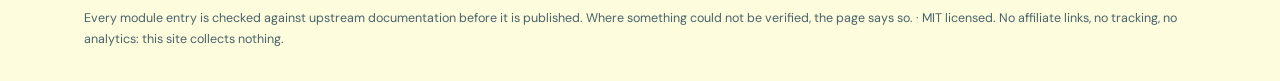
==== commit 2d72b906: "Update index.html" ====
--- a/index.html
+++ b/index.html
@@ -162,7 +162,7 @@
 <div class="footcol"><b>Building</b><a href="generator.html">Generator</a><a href="setup.html">App setup</a><a href="access.html">Access</a></div>
 <div class="footcol"><b>Reference</b><a href="hardware.html">Hardware</a><a href="documentation.html">Docs</a><a href="faq.html">Help</a></div>
 </div>
-<div class="footbase">Every module entry is checked against upstream documentation before it is published. Where something could not be verified, the page says so. · PLACEHOLDER: licence and attribution line.</div>
+<div class="footbase">Every module entry is checked against upstream documentation before it is published. Where something could not be verified, the page says so. · MIT licensed. No affiliate links, no tracking, no analytics: this site collects nothing.</div>
 </div></footer>
 <script src="assets/site.js"></script>
 </body></html>
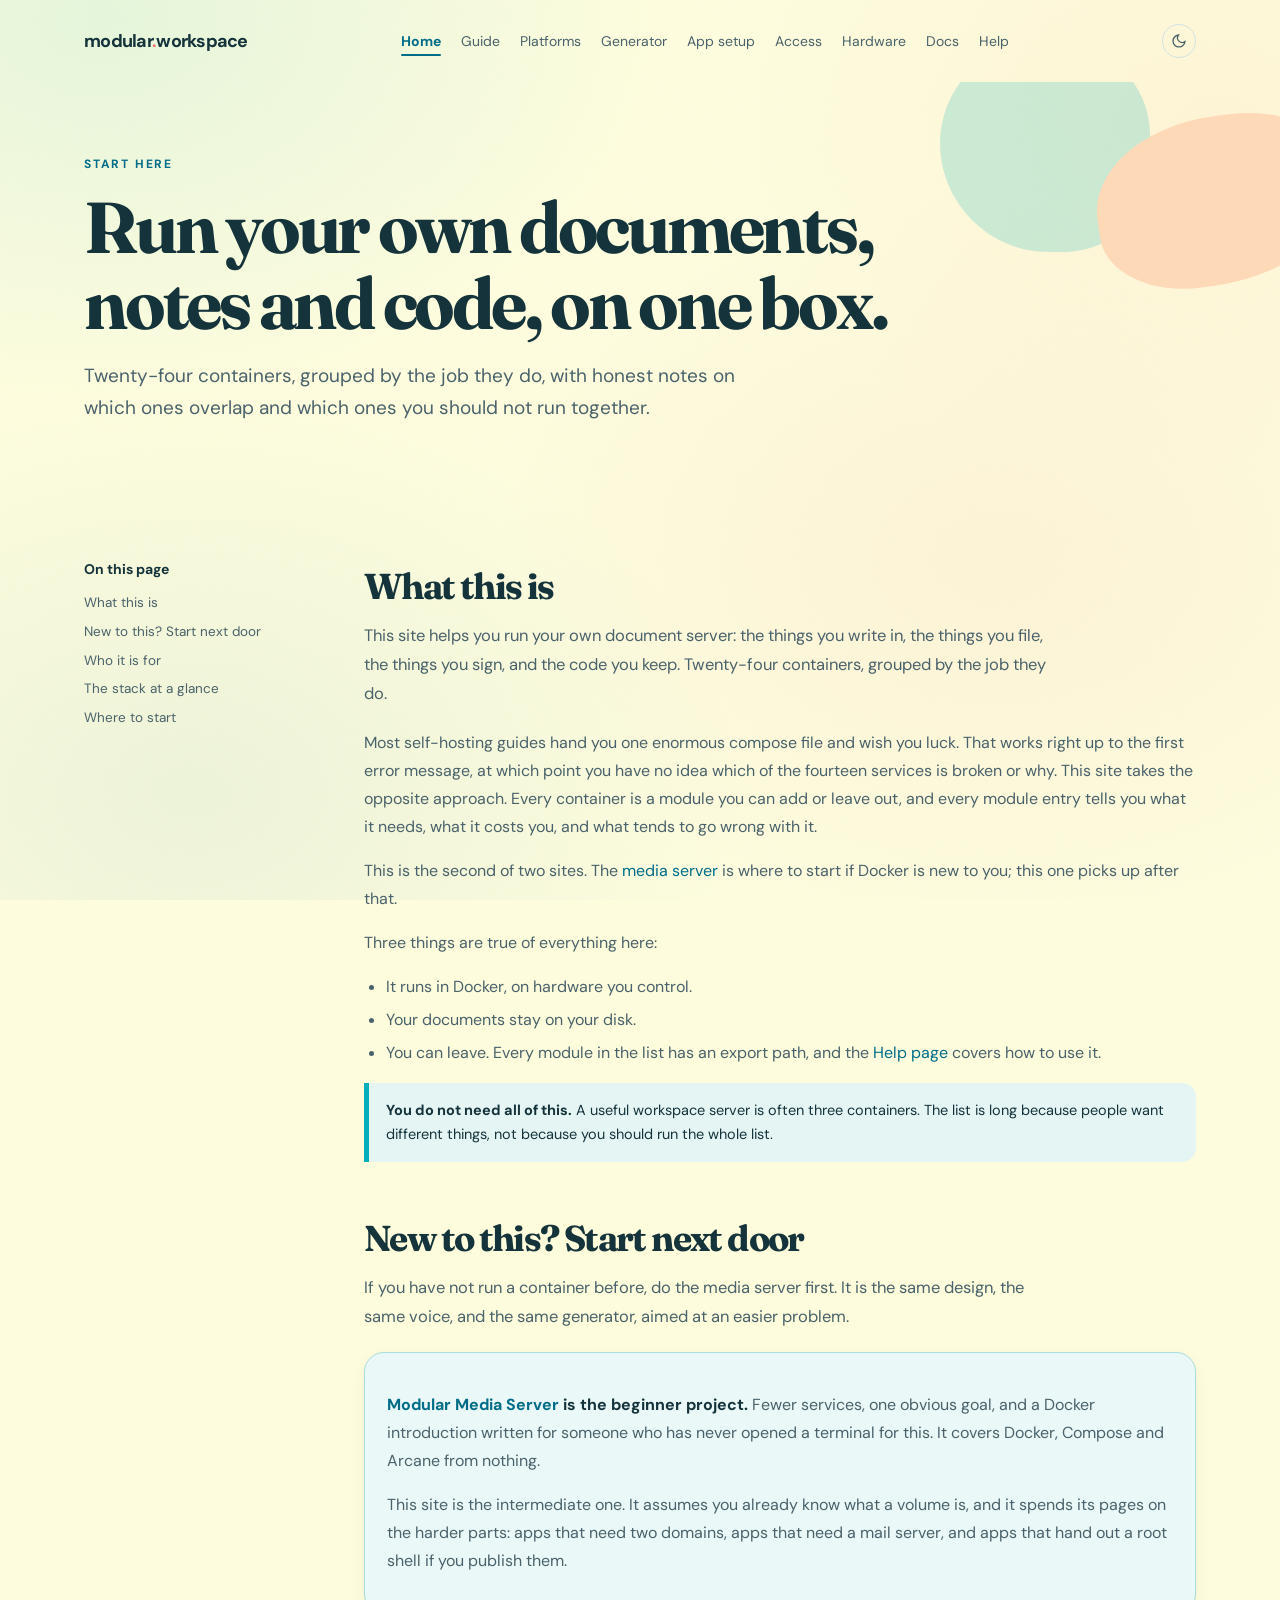
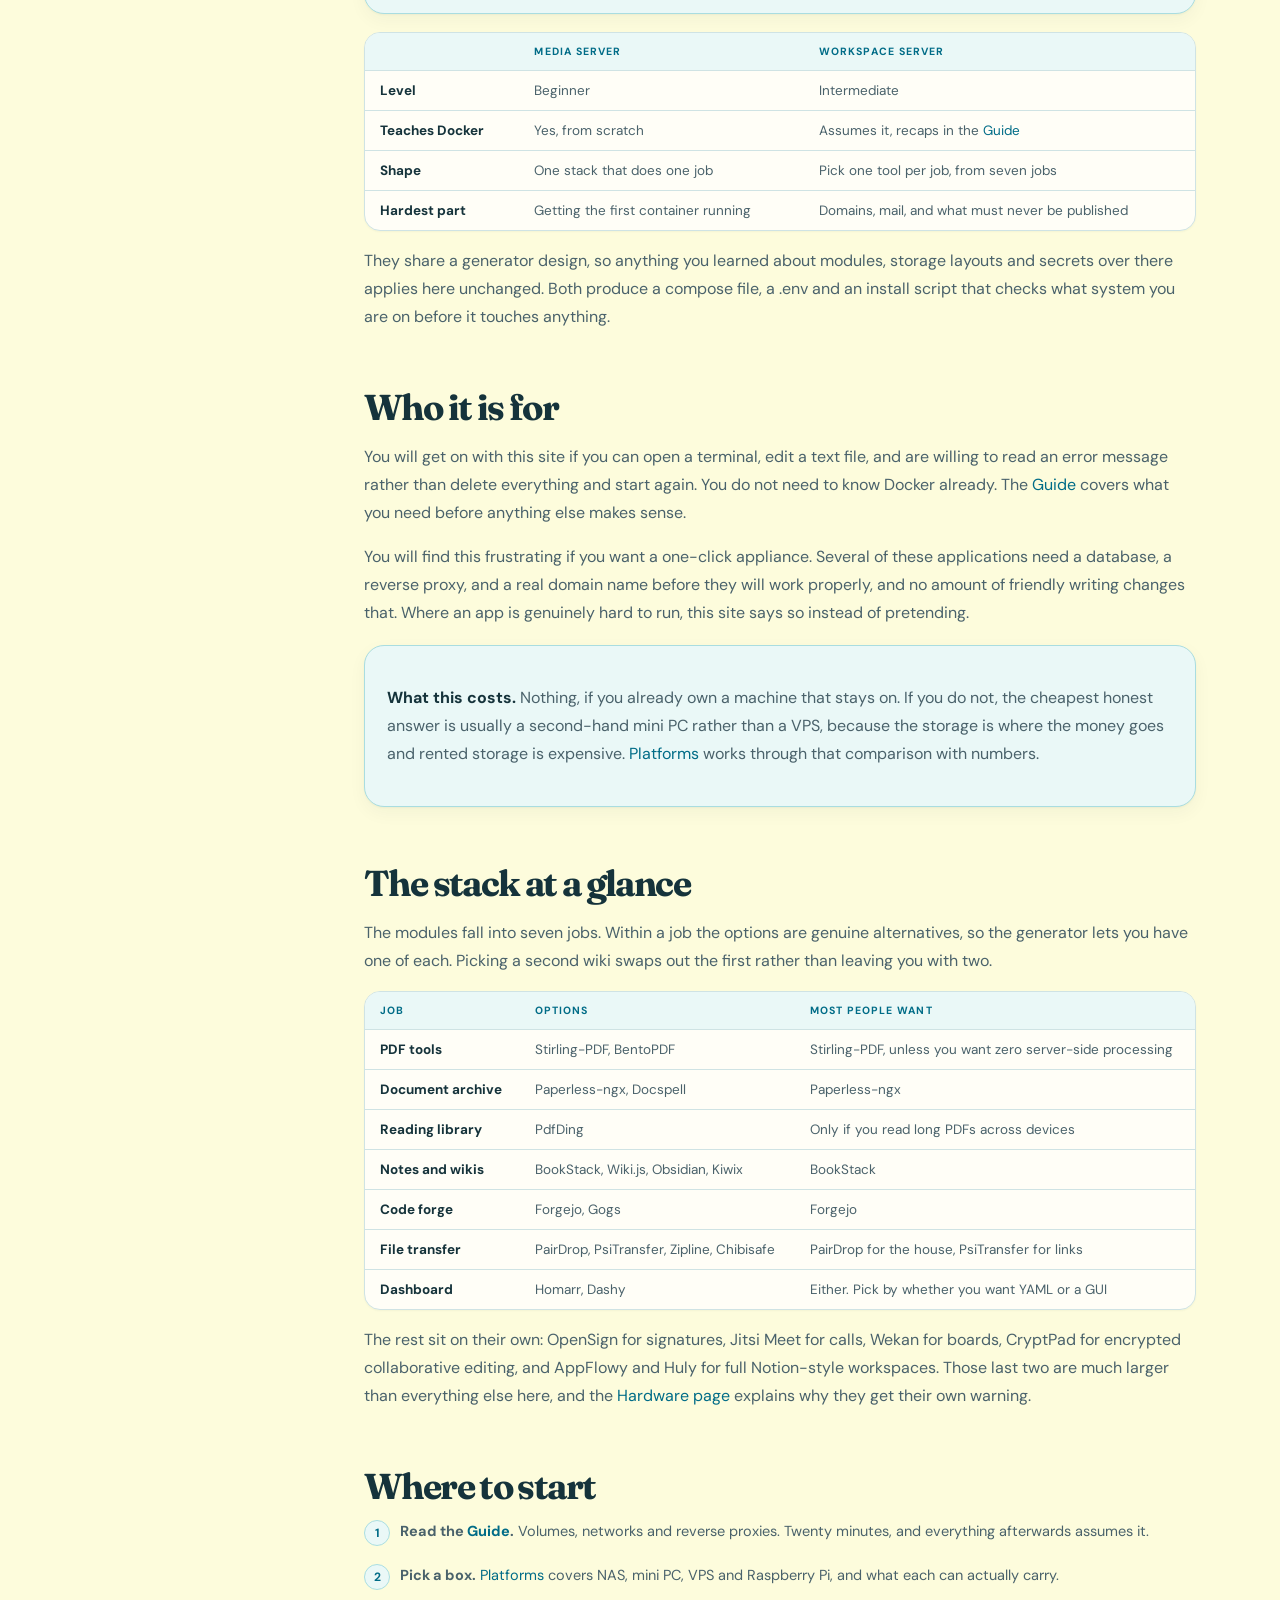
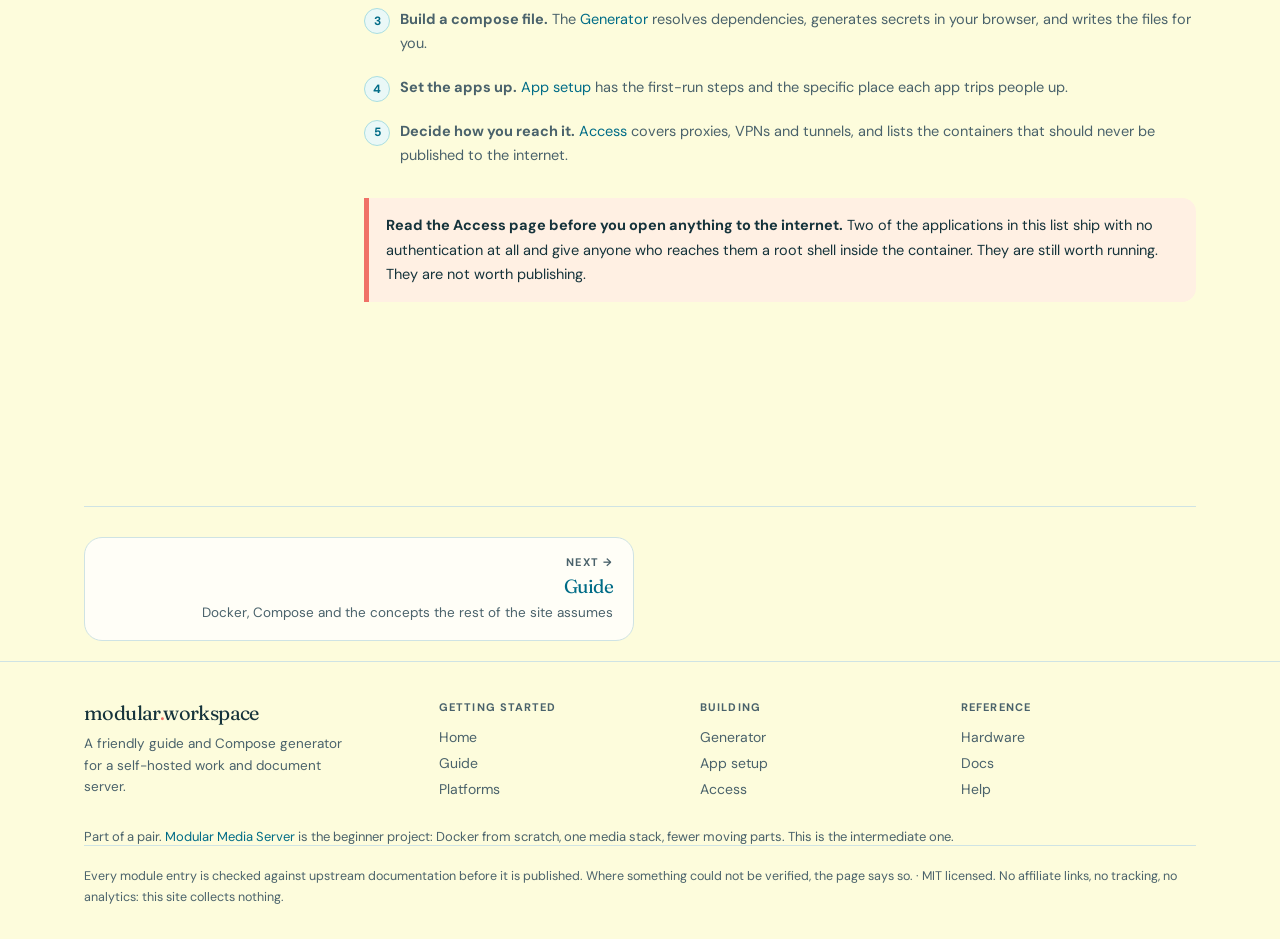
==== commit 64b0fddf: "Update index.html" ====
--- a/index.html
+++ b/index.html
@@ -36,6 +36,7 @@
 <aside class="toc" id="toc">
 <strong>On this page</strong>
 <a href="#what">What this is</a>
+<a href="#beginner">New to this? Start next door</a>
 <a href="#who">Who it is for</a>
 <a href="#stack">The stack at a glance</a>
 <a href="#start">Where to start</a>
@@ -55,6 +56,9 @@
 every module entry tells you what it needs, what it costs you, and what tends
 to go wrong with it.</p>
 
+<p>This is the second of two sites. The <a href="https://parkertools.github.io/Modular-Media-Server/">media server</a> is
+where to start if Docker is new to you; this one picks up after that.</p>
+
 <p>Three things are true of everything here:</p>
 
 <ul>
@@ -69,6 +73,42 @@
 want different things, not because you should run the whole list.</div>
 </section>
 
+<section id="beginner">
+<h2>New to this? Start next door</h2>
+
+<p class="lead">If you have not run a container before, do the media server
+first. It is the same design, the same voice, and the same generator, aimed at
+an easier problem.</p>
+
+<div class="card teal">
+<p><strong><a href="https://parkertools.github.io/Modular-Media-Server/">Modular Media Server</a> is the beginner
+project.</strong> Fewer services, one obvious goal, and a Docker introduction
+written for someone who has never opened a terminal for this. It covers
+Docker, Compose and Arcane from nothing.</p>
+<p>This site is the intermediate one. It assumes you already know what a volume
+is, and it spends its pages on the harder parts: apps that need two domains,
+apps that need a mail server, and apps that hand out a root shell if you
+publish them.</p>
+</div>
+
+<div class="tbl">
+<table>
+<thead><tr><th></th><th>Media server</th><th>Workspace server</th></tr></thead>
+<tbody>
+<tr><td>Level</td><td>Beginner</td><td>Intermediate</td></tr>
+<tr><td>Teaches Docker</td><td>Yes, from scratch</td><td>Assumes it, recaps in the <a href="guide.html">Guide</a></td></tr>
+<tr><td>Shape</td><td>One stack that does one job</td><td>Pick one tool per job, from seven jobs</td></tr>
+<tr><td>Hardest part</td><td>Getting the first container running</td><td>Domains, mail, and what must never be published</td></tr>
+</tbody>
+</table>
+</div>
+
+<p>They share a generator design, so anything you learned about modules,
+storage layouts and secrets over there applies here unchanged. Both produce a
+compose file, a .env and an install script that checks what system you are on
+before it touches anything.</p>
+</section>
+
 <section id="who">
 <h2>Who it is for</h2>
 
@@ -96,8 +136,9 @@
 <section id="stack">
 <h2>The stack at a glance</h2>
 
-<p>The modules fall into seven jobs. Within a job, the options are genuine
-alternatives, so you generally want one of each rather than all of them.</p>
+<p>The modules fall into seven jobs. Within a job the options are genuine
+alternatives, so the generator lets you have one of each. Picking a second wiki
+swaps out the first rather than leaving you with two.</p>
 
 <div class="tbl">
 <table>
@@ -162,6 +203,7 @@
 <div class="footcol"><b>Building</b><a href="generator.html">Generator</a><a href="setup.html">App setup</a><a href="access.html">Access</a></div>
 <div class="footcol"><b>Reference</b><a href="hardware.html">Hardware</a><a href="documentation.html">Docs</a><a href="faq.html">Help</a></div>
 </div>
+<div class="footsibling">Part of a pair. <a href="https://parkertools.github.io/Modular-Media-Server/">Modular Media Server</a> is the beginner project: Docker from scratch, one media stack, fewer moving parts. This is the intermediate one.</div>
 <div class="footbase">Every module entry is checked against upstream documentation before it is published. Where something could not be verified, the page says so. · MIT licensed. No affiliate links, no tracking, no analytics: this site collects nothing.</div>
 </div></footer>
 <script src="assets/site.js"></script>
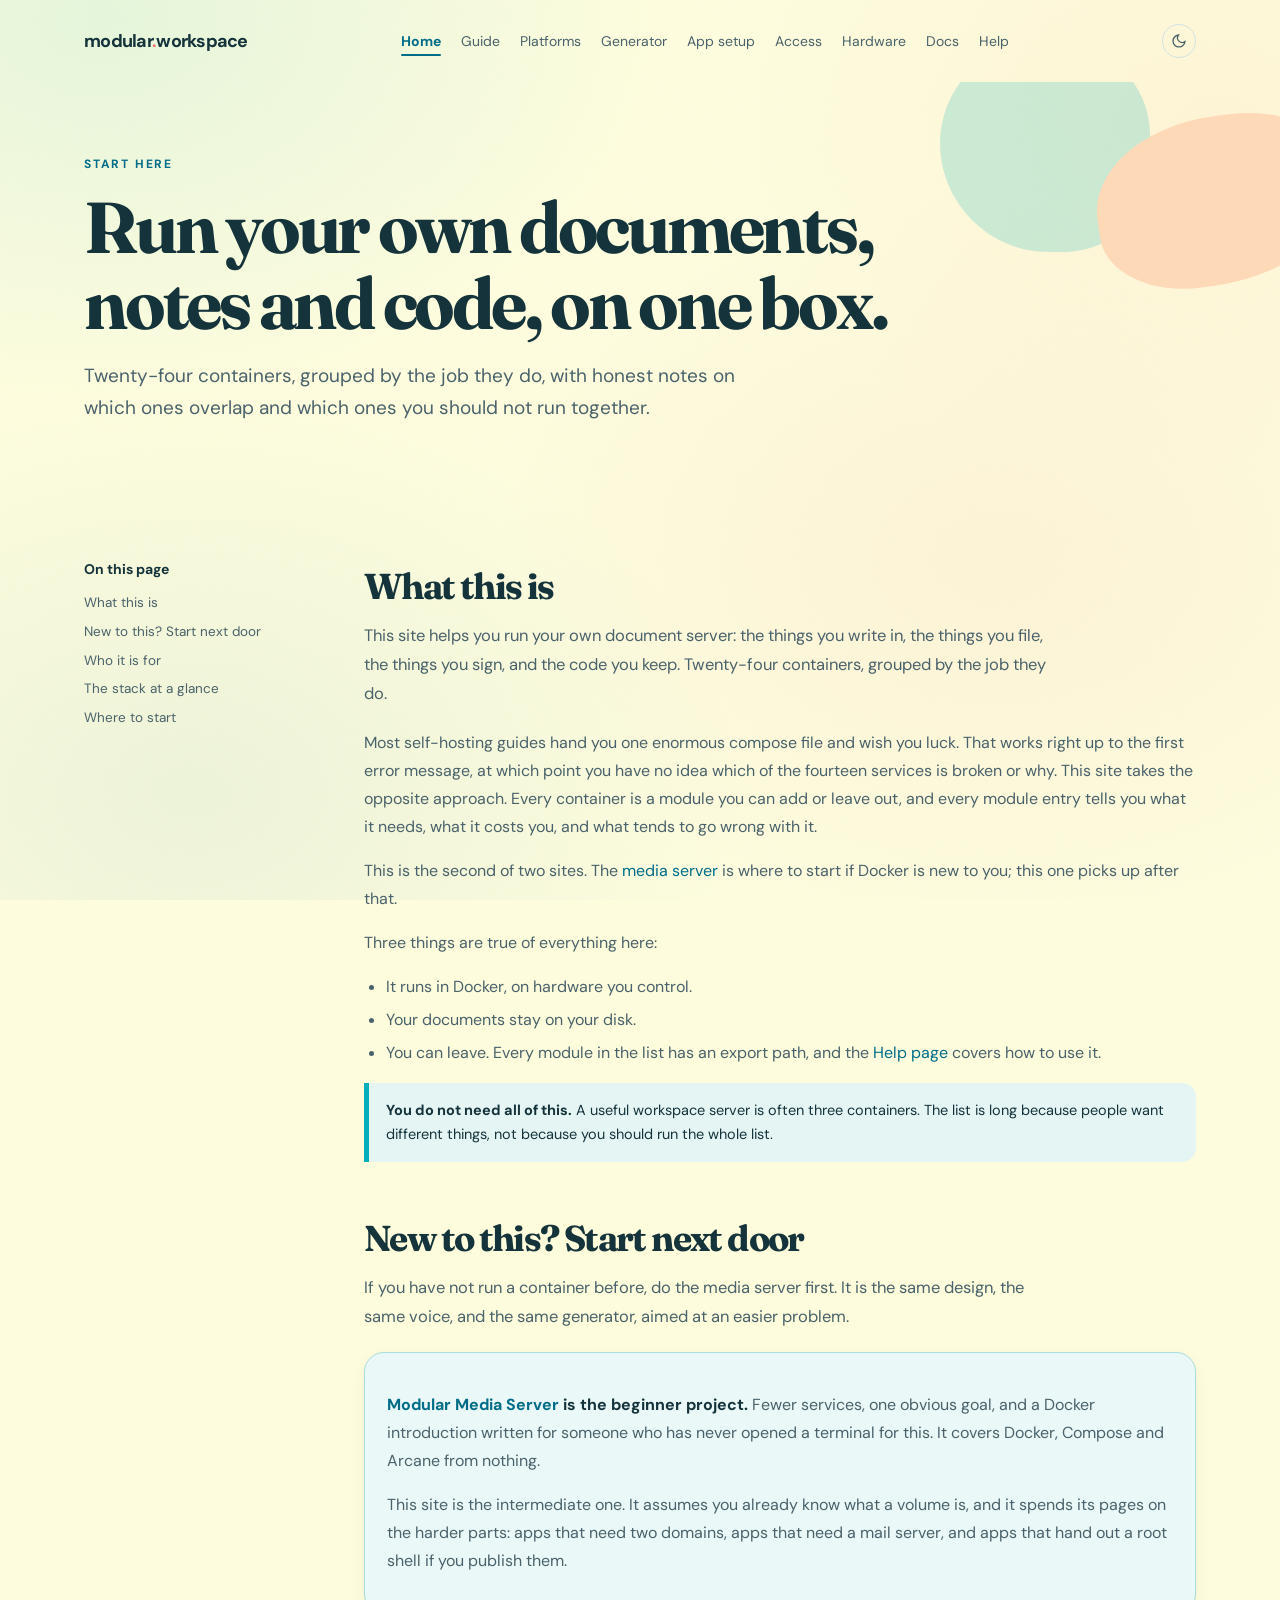
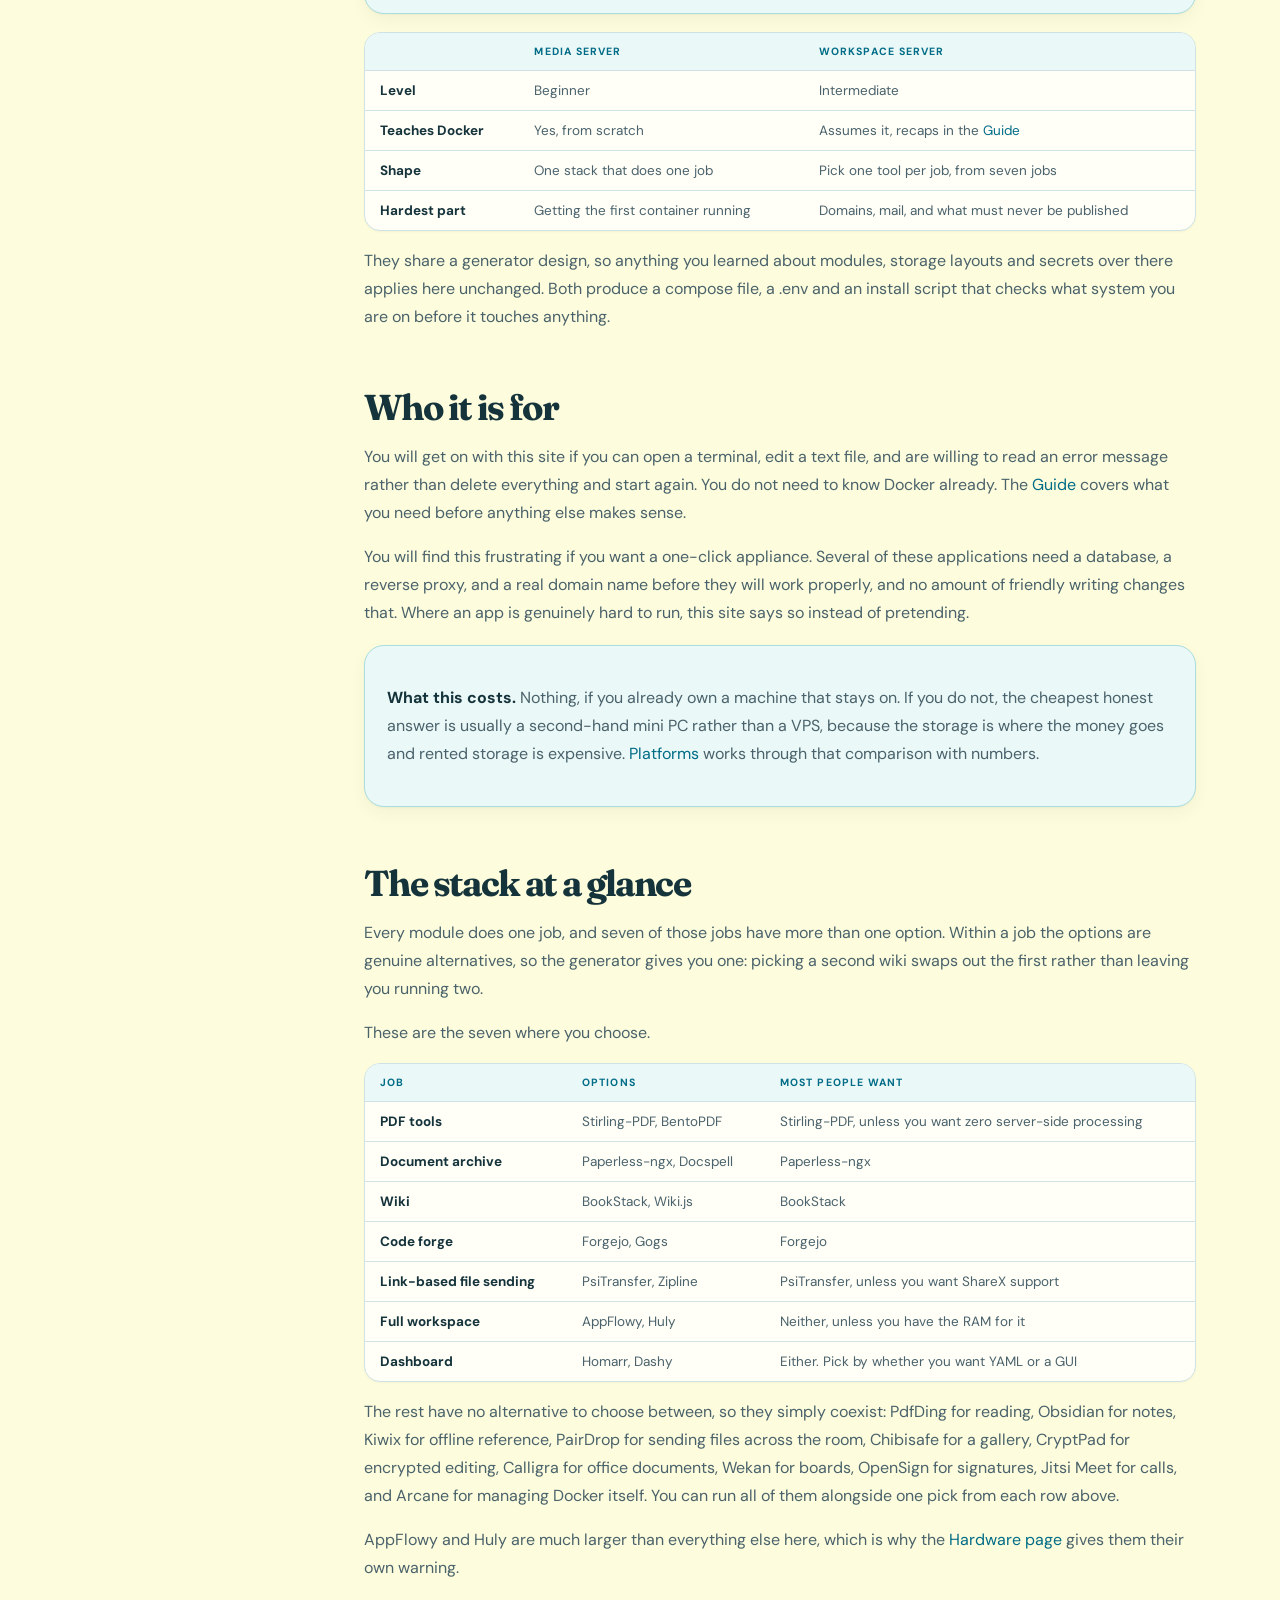
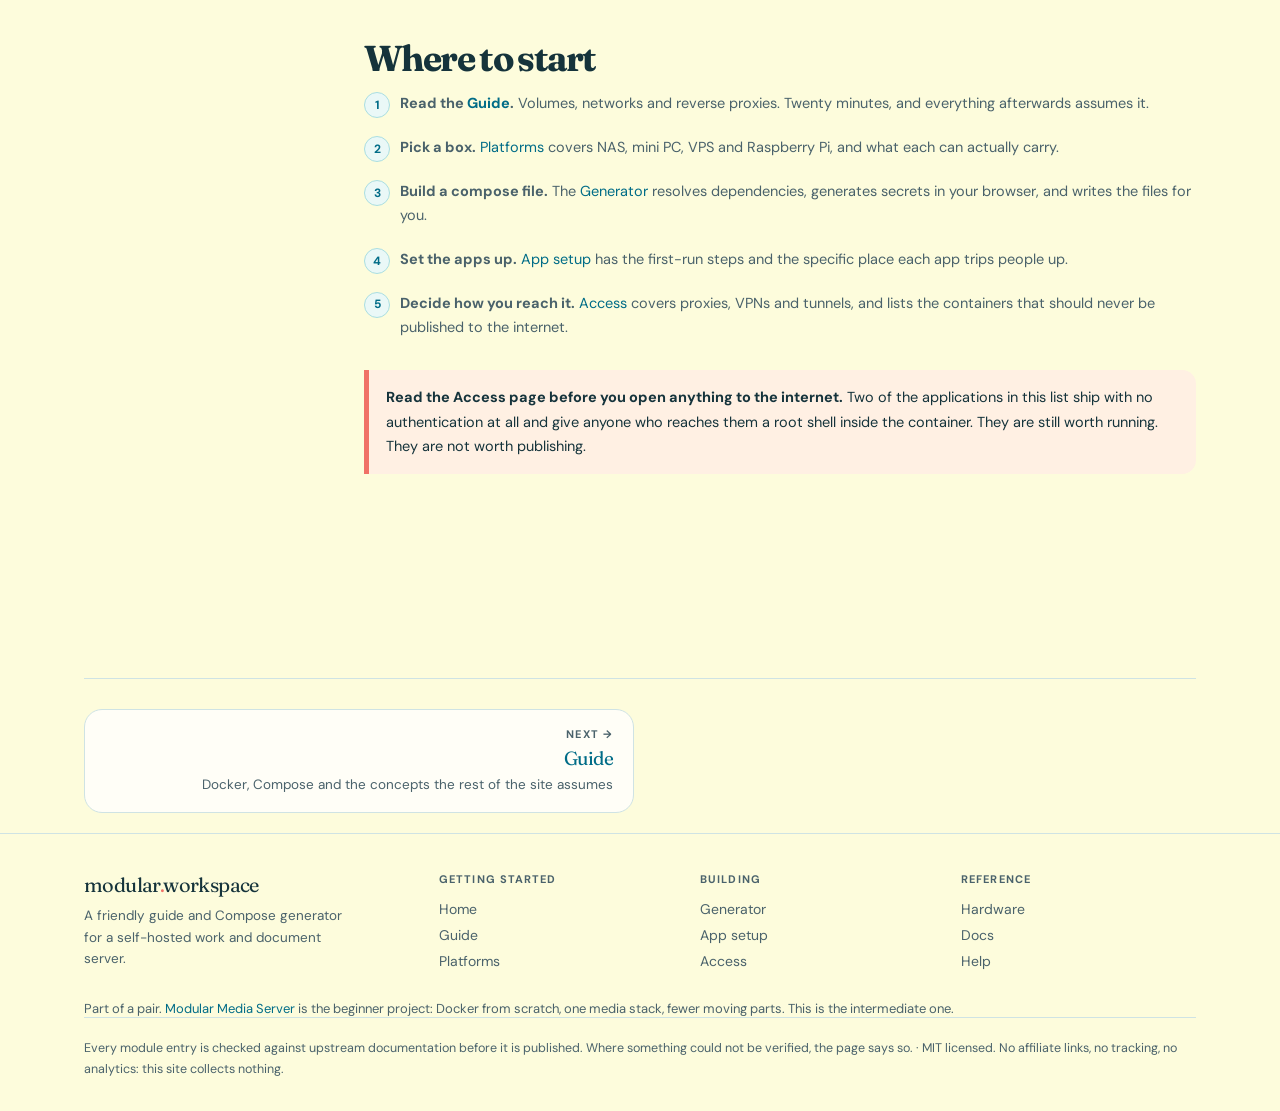
==== commit f4fb56d9: "Update index.html" ====
--- a/index.html
+++ b/index.html
@@ -136,9 +136,12 @@
 <section id="stack">
 <h2>The stack at a glance</h2>
 
-<p>The modules fall into seven jobs. Within a job the options are genuine
-alternatives, so the generator lets you have one of each. Picking a second wiki
-swaps out the first rather than leaving you with two.</p>
+<p>Every module does one job, and seven of those jobs have more than one
+option. Within a job the options are genuine alternatives, so the generator
+gives you one: picking a second wiki swaps out the first rather than leaving
+you running two.</p>
+
+<p>These are the seven where you choose.</p>
 
 <div class="tbl">
 <table>
@@ -146,20 +149,25 @@
 <tbody>
 <tr><td>PDF tools</td><td>Stirling-PDF, BentoPDF</td><td>Stirling-PDF, unless you want zero server-side processing</td></tr>
 <tr><td>Document archive</td><td>Paperless-ngx, Docspell</td><td>Paperless-ngx</td></tr>
-<tr><td>Reading library</td><td>PdfDing</td><td>Only if you read long PDFs across devices</td></tr>
-<tr><td>Notes and wikis</td><td>BookStack, Wiki.js, Obsidian, Kiwix</td><td>BookStack</td></tr>
+<tr><td>Wiki</td><td>BookStack, Wiki.js</td><td>BookStack</td></tr>
 <tr><td>Code forge</td><td>Forgejo, Gogs</td><td>Forgejo</td></tr>
-<tr><td>File transfer</td><td>PairDrop, PsiTransfer, Zipline, Chibisafe</td><td>PairDrop for the house, PsiTransfer for links</td></tr>
+<tr><td>Link-based file sending</td><td>PsiTransfer, Zipline</td><td>PsiTransfer, unless you want ShareX support</td></tr>
+<tr><td>Full workspace</td><td>AppFlowy, Huly</td><td>Neither, unless you have the RAM for it</td></tr>
 <tr><td>Dashboard</td><td>Homarr, Dashy</td><td>Either. Pick by whether you want YAML or a GUI</td></tr>
 </tbody>
 </table>
 </div>
 
-<p>The rest sit on their own: OpenSign for signatures, Jitsi Meet for calls,
-Wekan for boards, CryptPad for encrypted collaborative editing, and AppFlowy
-and Huly for full Notion-style workspaces. Those last two are much larger
-than everything else here, and the <a href="hardware.html#ram">Hardware
-page</a> explains why they get their own warning.</p>
+<p>The rest have no alternative to choose between, so they simply coexist:
+PdfDing for reading, Obsidian for notes, Kiwix for offline reference, PairDrop
+for sending files across the room, Chibisafe for a gallery, CryptPad for
+encrypted editing, Calligra for office documents, Wekan for boards, OpenSign
+for signatures, Jitsi Meet for calls, and Arcane for managing Docker itself.
+You can run all of them alongside one pick from each row above.</p>
+
+<p>AppFlowy and Huly are much larger than everything else here, which is why
+the <a href="hardware.html#ram">Hardware page</a> gives them their own
+warning.</p>
 </section>
 
 <section id="start">
